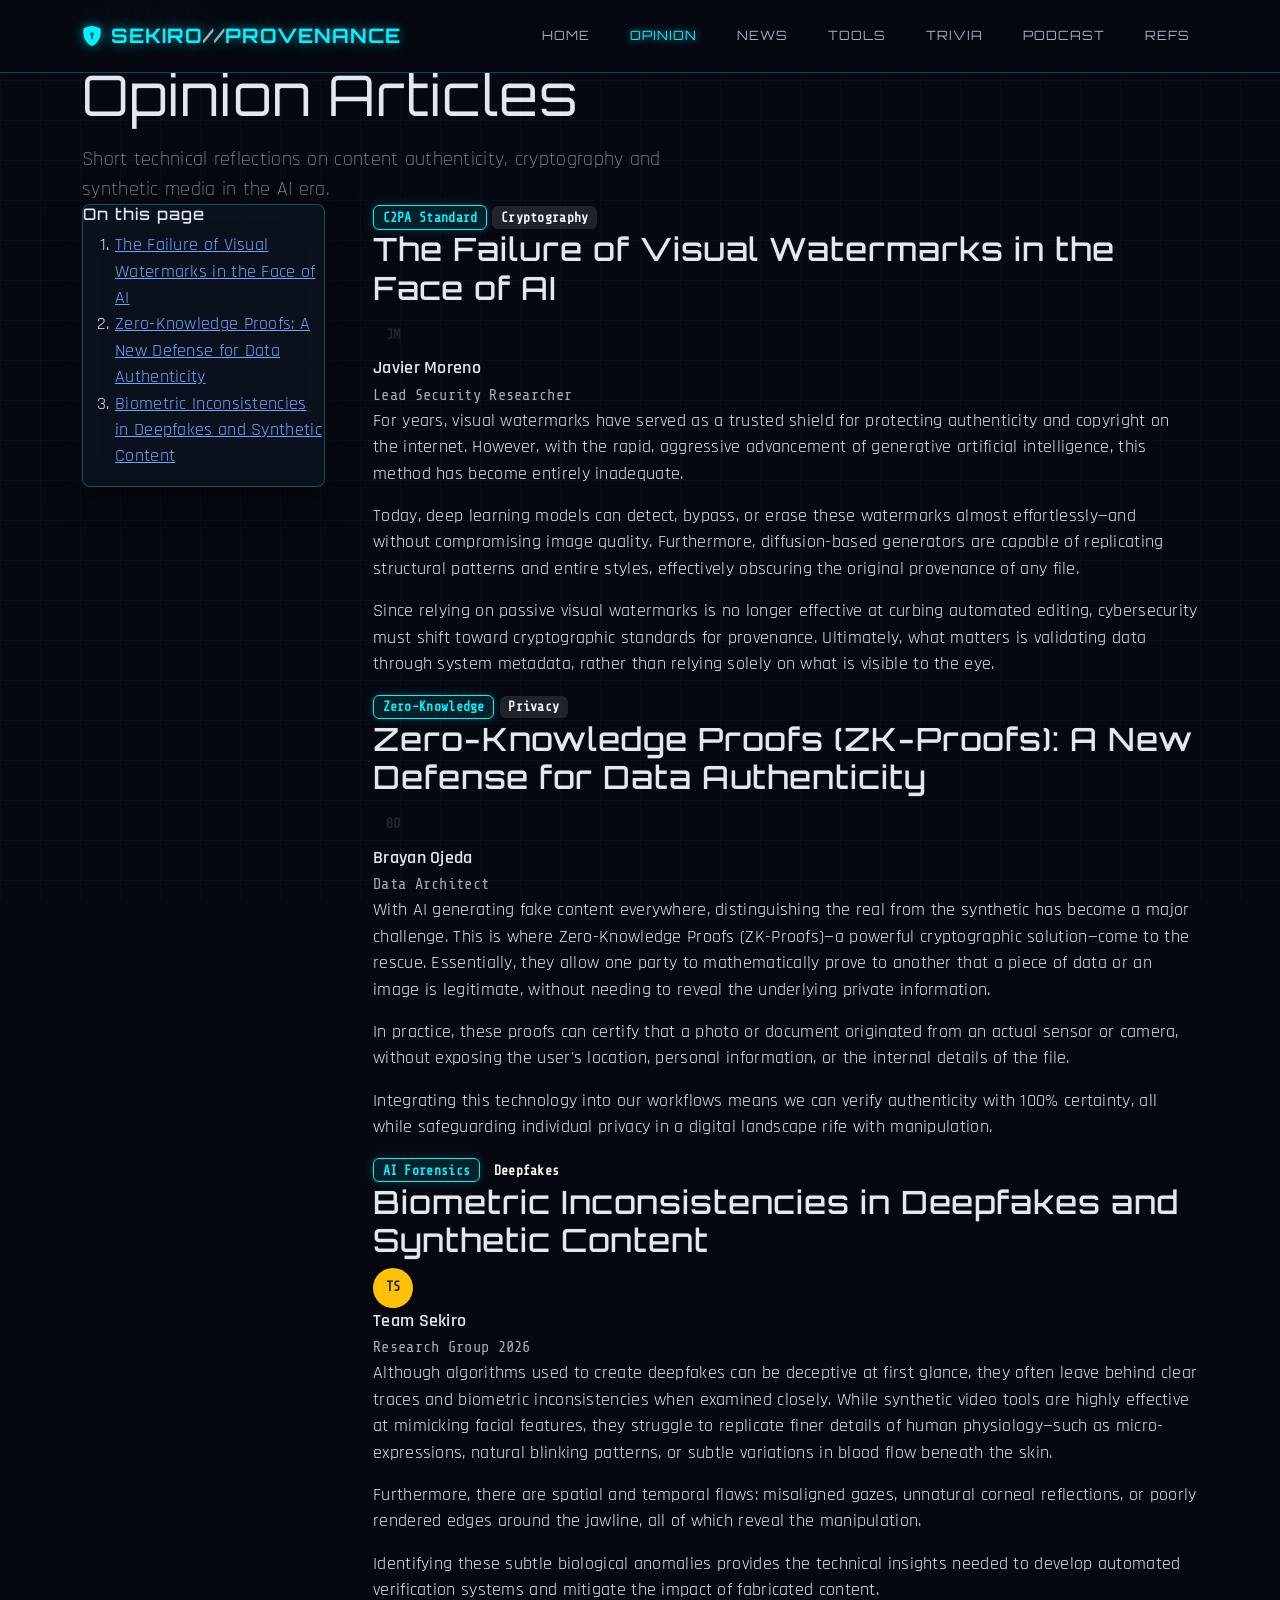
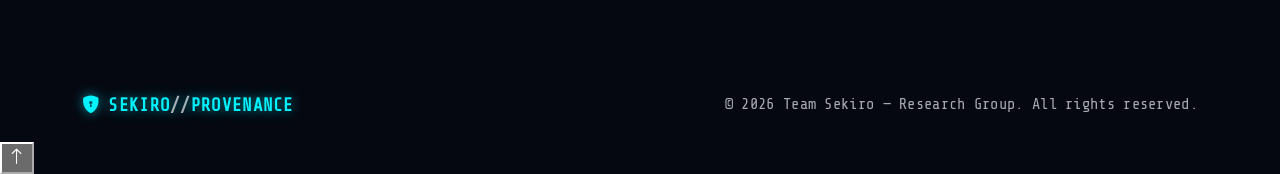
==== articles.html @ 79344863 "Add files via upload" ====
<!DOCTYPE html>
<html lang="en" data-bs-theme="dark">
<head>
    <meta charset="UTF-8">
    <meta name="viewport" content="width=device-width, initial-scale=1.0">
    <title>Opinion Articles | Team Sekiro</title>
    <link href="https://cdn.jsdelivr.net/npm/bootstrap@5.3.2/dist/css/bootstrap.min.css" rel="stylesheet">
    <link rel="stylesheet" href="https://cdn.jsdelivr.net/npm/bootstrap-icons@1.11.1/font/bootstrap-icons.css">
    <link rel="stylesheet" href="css/custom.css">
</head>
<body>

    <!-- NAVBAR -->
    <nav class="navbar navbar-expand-lg fixed-top glass-nav py-3">
        <div class="container">
            <a class="navbar-brand fw-bold text-neon-cyan fs-5" href="index.html">
                <i class="bi bi-shield-lock-fill me-2"></i>SEKIRO<span class="text-muted">//</span>PROVENANCE
            </a>
            <button class="navbar-toggler border-0" type="button" data-bs-toggle="collapse" data-bs-target="#navbarNav">
                <span class="navbar-toggler-icon"></span>
            </button>
            <div class="collapse navbar-collapse justify-content-end" id="navbarNav">
                <ul class="navbar-nav align-items-lg-center gap-lg-4">
                    <li class="nav-item"><a class="nav-link" href="index.html#home">HOME</a></li>
                    <li class="nav-item"><a class="nav-link active" href="#article-1">OPINION</a></li>
                    <li class="nav-item"><a class="nav-link" href="index.html#news">NEWS</a></li>
                    <li class="nav-item"><a class="nav-link" href="index.html#ads">TOOLS</a></li>
                    <li class="nav-item"><a class="nav-link" href="index.html#trivia">TRIVIA</a></li>
                    <li class="nav-item"><a class="nav-link" href="index.html#podcast">PODCAST</a></li>
                    <li class="nav-item"><a class="nav-link" href="index.html#references">REFS</a></li>
                </ul>
            </div>
        </div>
    </nav>

    <!-- HERO DE ARTÍCULOS -->
    <header class="article-hero">
        <div class="container">
            <a href="index.html#opinion" class="back-link mb-4">
                <i class="bi bi-arrow-left"></i> Back to home
            </a>
            <span class="text-uppercase font-monospace d-block mb-2">Expert Essays</span>
            <h1 class="display-4 fw-black mb-3">Opinion Articles</h1>
            <p class="text-muted lead mb-0" style="max-width: 640px;">
                Short technical reflections on content authenticity, cryptography and synthetic media in the AI era.
            </p>
        </div>
    </header>

    <!-- CUERPO -->
    <main class="container pb-5">
        <div class="row g-5">

            <!-- Índice lateral (solo desktop) -->
            <aside class="col-lg-3 d-none d-lg-block">
                <div class="toc glass-card">
                    <h6>On this page</h6>
                    <ol>
                        <li><a href="#article-1">The Failure of Visual Watermarks in the Face of AI</a></li>
                        <li><a href="#article-2">Zero-Knowledge Proofs: A New Defense for Data Authenticity</a></li>
                        <li><a href="#article-3">Biometric Inconsistencies in Deepfakes and Synthetic Content</a></li>
                    </ol>
                </div>
            </aside>

            <!-- Artículos -->
            <div class="col-lg-9">

                <!-- ================= ARTICLE 1 ================= -->
                <article id="article-1" class="article">
                    <div class="article-meta">
                        <span class="badge badge-neon">C2PA Standard</span>
                        <span class="badge bg-secondary bg-opacity-25 text-light">Cryptography</span>
                    </div>
                    <h2 class="article-title">The Failure of Visual Watermarks in the Face of AI</h2>
                    <div class="article-byline">
                        <div class="bg-neon-cyan text-dark rounded-circle fw-bold d-flex align-items-center justify-content-center font-monospace"
                             style="width: 40px; height: 40px; font-size: 0.85rem;">JM</div>
                        <div>
                            <div class="fw-semibold">Javier Moreno</div>
                            <small class="text-muted">Lead Security Researcher</small>
                        </div>
                    </div>
                    <div class="article-body">
                        <p>For years, visual watermarks have served as a trusted shield for protecting authenticity and copyright on the internet. However, with the rapid, aggressive advancement of generative artificial intelligence, this method has become entirely inadequate.</p>
                        <p>Today, deep learning models can detect, bypass, or erase these watermarks almost effortlessly—and without compromising image quality. Furthermore, diffusion-based generators are capable of replicating structural patterns and entire styles, effectively obscuring the original provenance of any file.</p>
                        <p>Since relying on passive visual watermarks is no longer effective at curbing automated editing, cybersecurity must shift toward cryptographic standards for provenance. Ultimately, what matters is validating data through system metadata, rather than relying solely on what is visible to the eye.</p>
                    </div>
                </article>

                <!-- ================= ARTICLE 2 ================= -->
                <article id="article-2" class="article">
                    <div class="article-meta">
                        <span class="badge badge-neon">Zero-Knowledge</span>
                        <span class="badge bg-secondary bg-opacity-25 text-light">Privacy</span>
                    </div>
                    <h2 class="article-title">Zero-Knowledge Proofs (ZK-Proofs): A New Defense for Data Authenticity</h2>
                    <div class="article-byline">
                        <div class="bg-neon-green text-dark rounded-circle fw-bold d-flex align-items-center justify-content-center font-monospace"
                             style="width: 40px; height: 40px; font-size: 0.85rem;">BO</div>
                        <div>
                            <div class="fw-semibold">Brayan Ojeda</div>
                            <small class="text-muted">Data Architect</small>
                        </div>
                    </div>
                    <div class="article-body">
                        <p>With AI generating fake content everywhere, distinguishing the real from the synthetic has become a major challenge. This is where Zero-Knowledge Proofs (ZK-Proofs)—a powerful cryptographic solution—come to the rescue. Essentially, they allow one party to mathematically prove to another that a piece of data or an image is legitimate, without needing to reveal the underlying private information.</p>
                        <p>In practice, these proofs can certify that a photo or document originated from an actual sensor or camera, without exposing the user's location, personal information, or the internal details of the file.</p>
                        <p>Integrating this technology into our workflows means we can verify authenticity with 100% certainty, all while safeguarding individual privacy in a digital landscape rife with manipulation.</p>
                    </div>
                </article>

                <!-- ================= ARTICLE 3 ================= -->
                <article id="article-3" class="article">
                    <div class="article-meta">
                        <span class="badge badge-neon">AI Forensics</span>
                        <span class="badge badge-soft-danger">Deepfakes</span>
                    </div>
                    <h2 class="article-title">Biometric Inconsistencies in Deepfakes and Synthetic Content</h2>
                    <div class="article-byline">
                        <div class="bg-warning text-dark rounded-circle fw-bold d-flex align-items-center justify-content-center font-monospace"
                             style="width: 40px; height: 40px; font-size: 0.85rem;">TS</div>
                        <div>
                            <div class="fw-semibold">Team Sekiro</div>
                            <small class="text-muted">Research Group 2026</small>
                        </div>
                    </div>
                    <div class="article-body">
                        <p>Although algorithms used to create deepfakes can be deceptive at first glance, they often leave behind clear traces and biometric inconsistencies when examined closely. While synthetic video tools are highly effective at mimicking facial features, they struggle to replicate finer details of human physiology—such as micro-expressions, natural blinking patterns, or subtle variations in blood flow beneath the skin.</p>
                        <p>Furthermore, there are spatial and temporal flaws: misaligned gazes, unnatural corneal reflections, or poorly rendered edges around the jawline, all of which reveal the manipulation.</p>
                        <p>Identifying these subtle biological anomalies provides the technical insights needed to develop automated verification systems and mitigate the impact of fabricated content.</p>
                    </div>
                </article>

            </div>
        </div>
    </main>

    <!-- FOOTER -->
    <footer class="site-footer py-4">
        <div class="container">
            <div class="d-flex flex-column flex-md-row justify-content-between align-items-center gap-3">
                <span class="text-neon-cyan fw-bold font-monospace">
                    <i class="bi bi-shield-lock-fill me-2"></i>SEKIRO<span class="text-muted">//</span>PROVENANCE
                </span>
                <small class="text-muted font-monospace">© 2026 Team Sekiro — Research Group. All rights reserved.</small>
            </div>
        </div>
    </footer>

    <button id="backToTop" class="back-to-top" aria-label="Back to top">
        <i class="bi bi-arrow-up"></i>
    </button>

    <script src="https://cdn.jsdelivr.net/npm/bootstrap@5.3.2/dist/js/bootstrap.bundle.min.js"></script>
    <script src="js/main.js"></script>
</body>
</html>
---- css/custom.css ----
/* ==========================================================================
   TEAM SEKIRO — ADVANCED CYBER TECH / DARK MODE STYLES
   ========================================================================== */

/* Importación de fuentes futuristas desde Google Fonts */
@import url('https://fonts.googleapis.com/css2?family=Orbitron:wght@400;600;700;800;900&family=Rajdhani:wght@500;600;700&family=Share+Tech+Mono&display=swap');

:root {
    --neon-cyan: #00f3ff;
    --neon-green: #00ff66;
    --neon-red: #ff2a6d;
    --bg-dark: #050811;
    --card-bg: rgba(13, 19, 33, 0.75);
    --border-cyan: rgba(0, 243, 255, 0.3);
    --border-subtle: rgba(255, 255, 255, 0.08);
    --font-heading: 'Orbitron', sans-serif;
    --font-body: 'Rajdhani', sans-serif;
    --font-code: 'Share Tech Mono', monospace;
}

/* Reset y Fondo de Rejilla Tecnológica (Cyber Grid) */
body {
    background-color: var(--bg-dark) !important;
    background-image: 
        linear-gradient(to right, rgba(0, 243, 255, 0.03) 1px, transparent 1px),
        linear-gradient(to bottom, rgba(0, 243, 255, 0.03) 1px, transparent 1px);
    background-size: 40px 40px;
    background-attachment: fixed;
    color: #e2e8f0;
    font-family: var(--font-body);
    font-size: 1.1rem;
    letter-spacing: 0.3px;
    scroll-behavior: smooth;
    overflow-x: hidden;
}

/* Tipografías Personalizadas */
h1, h2, h3, h4, h5, h6, .navbar-brand {
    font-family: var(--font-heading);
    letter-spacing: 1px;
}

.font-monospace, small, .badge {
    font-family: var(--font-code) !important;
}

/* Utilidades Neón y Brillo (Glow Effects) */
.text-neon-cyan {
    color: var(--neon-cyan) !important;
    text-shadow: 0 0 12px rgba(0, 243, 255, 0.6);
}

.text-neon-green {
    color: var(--neon-green) !important;
    text-shadow: 0 0 10px rgba(0, 255, 102, 0.5);
}

.text-neon-red {
    color: var(--neon-red) !important;
}

.badge-neon {
    background: rgba(0, 243, 255, 0.1);
    border: 1px solid var(--neon-cyan);
    color: var(--neon-cyan);
    box-shadow: 0 0 10px rgba(0, 243, 255, 0.2);
}

/* Botones de Estilo Ciberpunk */
.btn-neon-cyan {
    background: transparent;
    border: 1px solid var(--neon-cyan);
    color: var(--neon-cyan);
    font-family: var(--font-heading);
    font-size: 0.85rem;
    letter-spacing: 1.5px;
    padding: 10px 24px;
    border-radius: 4px;
    transition: all 0.3s ease;
    box-shadow: inset 0 0 10px rgba(0, 243, 255, 0.1);
}

.btn-neon-cyan:hover {
    background: var(--neon-cyan);
    color: #000;
    box-shadow: 0 0 20px rgba(0, 243, 255, 0.8);
    transform: translateY(-2px);
}

.btn-neon-green {
    background: transparent;
    border: 1px solid var(--neon-green);
    color: var(--neon-green);
    font-family: var(--font-heading);
    font-size: 0.85rem;
    letter-spacing: 1.5px;
    padding: 10px 24px;
    border-radius: 4px;
    transition: all 0.3s ease;
}

.btn-neon-green:hover {
    background: var(--neon-green);
    color: #000;
    box-shadow: 0 0 20px rgba(0, 255, 102, 0.8);
    transform: translateY(-2px);
}

/* Navbar de Cristal (Glassmorphism) */
.glass-nav {
    background: rgba(5, 8, 17, 0.9);
    backdrop-filter: blur(12px);
    border-bottom: 1px solid var(--border-cyan) !important;
}

.navbar-nav .nav-link {
    font-family: var(--font-heading);
    font-size: 0.8rem;
    letter-spacing: 1px;
    color: #a0aec0;
    transition: color 0.3s ease;
}

.navbar-nav .nav-link:hover,
.navbar-nav .nav-link.active {
    color: var(--neon-cyan) !important;
    text-shadow: 0 0 8px rgba(0, 243, 255, 0.8);
}

/* Tarjetas de Cristal y Paneles (Glass Cards) */
.glass-card {
    background: var(--card-bg);
    backdrop-filter: blur(16px);
    border: 1px solid var(--border-cyan);
    border-radius: 8px;
    box-shadow: 0 8px 32px 0 rgba(0, 0, 0, 0.5);
    transition: all 0.3s ease;
}

.glass-card:hover {
    border-color: var(--neon-cyan);
    box-shadow: 0 0 25px rgba(0, 243, 255, 0.25);
    transform: translateY(-4px);
}

/* Widget de Status de Sistema en el Hero (Imagen 2) */
.system-status-box {
    background: rgba(10, 15, 28, 0.85);
    border: 1px solid var(--border-cyan);
    border-radius: 6px;
    padding: 16px;
}

.status-terminal {
    background: rgba(0, 0, 0, 0.5);
    border: 1px solid rgba(0, 255, 102, 0.2);
    border-radius: 4px;
    padding: 12px;
    font-family: var(--font-code);
}

.metric-card {
    background: rgba(0, 0, 0, 0.4);
    border: 1px solid var(--border-subtle);
    border-radius: 6px;
    padding: 15px;
    text-align: center;
}

/* Custom Scrollbar */
::-webkit-scrollbar {
    width: 8px;
}
::-webkit-scrollbar-track {
    background: var(--bg-dark);
}
::-webkit-scrollbar-thumb {
    background: rgba(0, 243, 255, 0.3);
    border-radius: 4px;
}
::-webkit-scrollbar-thumb:hover {
    background: var(--neon-cyan);
}
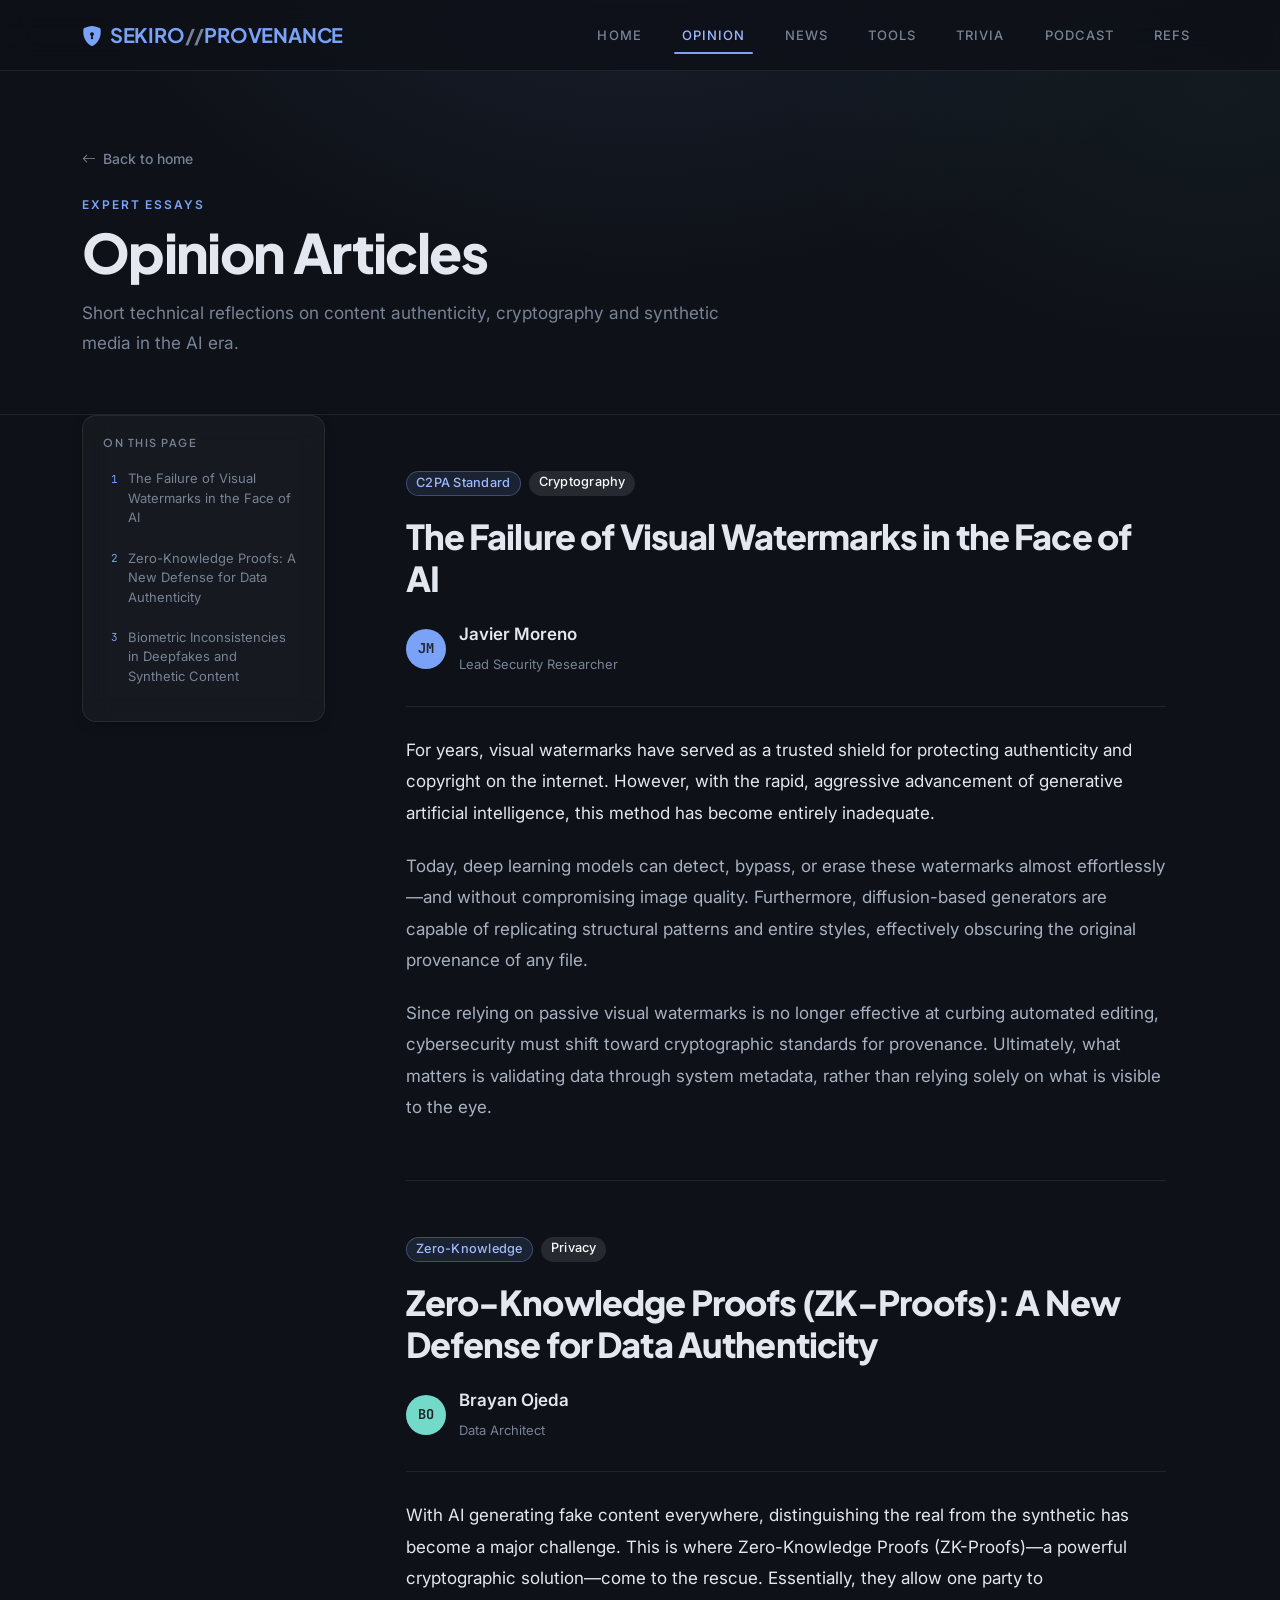
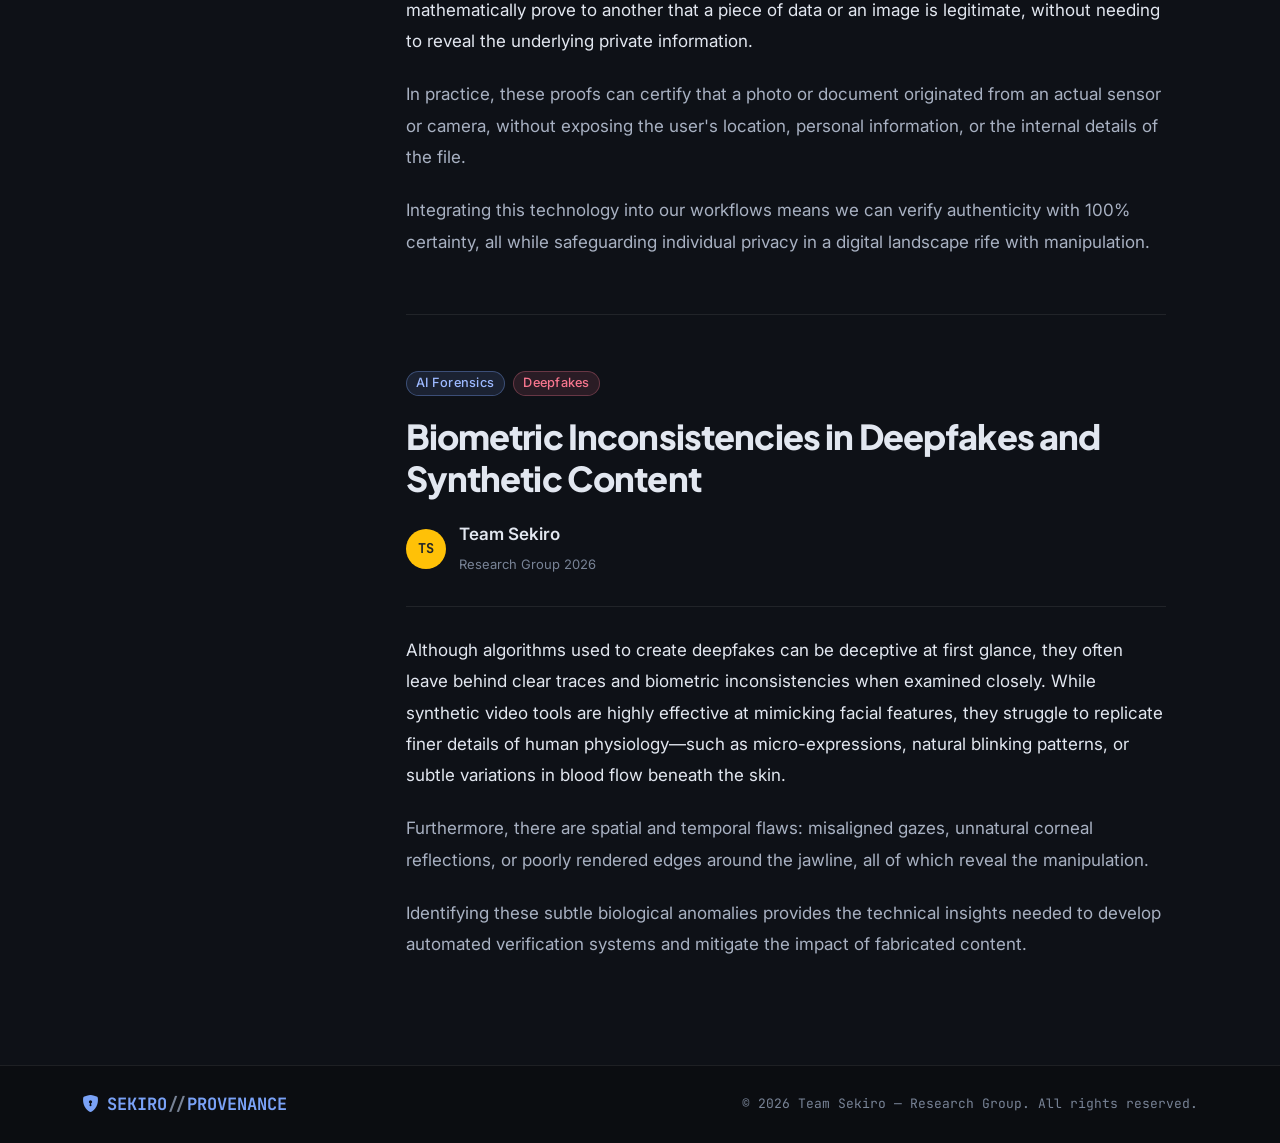
==== commit 019a77c8: "Fix HTML entities and improve formatting in articles.html Replaced HTML entities with actual charact" ====
--- a/articles.html
+++ b/articles.html
@@ -6,7 +6,7 @@
     <title>Opinion Articles | Team Sekiro</title>
     <link href="https://cdn.jsdelivr.net/npm/bootstrap@5.3.2/dist/css/bootstrap.min.css" rel="stylesheet">
     <link rel="stylesheet" href="https://cdn.jsdelivr.net/npm/bootstrap-icons@1.11.1/font/bootstrap-icons.css">
-    <link rel="stylesheet" href="css/custom.css">
+    <link rel="stylesheet" href="custom.css">
 </head>
 <body>
 
@@ -155,4 +155,4 @@
     <script src="https://cdn.jsdelivr.net/npm/bootstrap@5.3.2/dist/js/bootstrap.bundle.min.js"></script>
     <script src="js/main.js"></script>
 </body>
-</html>+</html>
--- a/custom.css
+++ b/custom.css
@@ -0,0 +1,752 @@
+/* ==========================================================================
+   TEAM SEKIRO — SOFT MODERN DARK UI (v2)
+   Paleta suave + tipografía legible
+   ========================================================================== */
+
+@import url('https://fonts.googleapis.com/css2?family=Plus+Jakarta+Sans:wght@400;500;600;700;800&family=Inter:wght@400;500;600&family=JetBrains+Mono:wght@400;500&display=swap');
+
+:root {
+    /* ---------- Superficies ---------- */
+    --bg:            #0e1117;
+    --bg-elev:       #131824;
+    --surface:       rgba(255, 255, 255, 0.035);
+    --surface-hover: rgba(255, 255, 255, 0.06);
+
+    /* ---------- Bordes ---------- */
+    --border:        rgba(255, 255, 255, 0.08);
+    --border-strong: rgba(255, 255, 255, 0.16);
+
+    /* ---------- Texto ---------- */
+    --text:       #e2e7f0;
+    --text-soft:  #a8b1c2;
+    --text-muted: #788396;
+
+    /* ---------- Acentos (baja saturación) ---------- */
+    --accent:      #7aa2f7;   /* azul suave  */
+    --accent-soft: #9db9ff;
+    --mint:        #73daca;   /* verde menta */
+    --amber:       #e0af68;   /* ámbar       */
+    --rose:        #f7768e;   /* rosa alerta */
+
+    --accent-tint: rgba(122, 162, 247, 0.12);
+    --mint-tint:   rgba(115, 218, 202, 0.12);
+    --amber-tint:  rgba(224, 175, 104, 0.12);
+    --rose-tint:   rgba(247, 118, 142, 0.12);
+
+    /* ---------- Formas ---------- */
+    --radius-sm: 8px;
+    --radius:    14px;
+    --radius-lg: 20px;
+
+    --shadow-sm: 0 4px 14px -6px rgba(0, 0, 0, 0.50);
+    --shadow:    0 14px 40px -18px rgba(0, 0, 0, 0.75);
+
+    /* ---------- Tipografía ---------- */
+    --font-heading: 'Plus Jakarta Sans', system-ui, -apple-system, sans-serif;
+    --font-body:    'Inter', system-ui, -apple-system, sans-serif;
+    --font-code:    'JetBrains Mono', ui-monospace, monospace;
+
+    --ease: cubic-bezier(.22, .61, .36, 1);
+}
+
+/* ------------------------------- BASE ---------------------------------- */
+*, *::before, *::after { box-sizing: border-box; }
+
+html { scroll-behavior: smooth; }
+
+body {
+    margin: 0;
+    min-height: 100vh;
+    background-color: var(--bg);
+    background-image:
+        radial-gradient(60rem 40rem at 50% -10%, rgba(122, 162, 247, 0.10), transparent 60%),
+        radial-gradient(45rem 30rem at 95% 10%,  rgba(115, 218, 202, 0.05), transparent 60%);
+    background-attachment: fixed;
+    background-repeat: no-repeat;
+    color: var(--text);
+    font-family: var(--font-body);
+    font-size: 1.0625rem;
+    line-height: 1.7;
+    letter-spacing: 0;
+    -webkit-font-smoothing: antialiased;
+    text-rendering: optimizeLegibility;
+    overflow-x: hidden;
+}
+
+::selection { background: var(--accent-tint); color: #fff; }
+
+/* Offset para navbar fija */
+section, header { scroll-margin-top: 92px; }
+
+/* ---------------------------- TIPOGRAFÍA ------------------------------- */
+h1, h2, h3, h4, h5, h6, .navbar-brand {
+    font-family: var(--font-heading);
+    font-weight: 700;
+    letter-spacing: -0.02em;
+    line-height: 1.2;
+    color: var(--text);
+}
+
+h4, h5, h6 { letter-spacing: -0.01em; }
+
+.display-4 {
+    font-size: clamp(2.1rem, 5vw, 3.4rem);
+    font-weight: 800;
+    letter-spacing: -0.03em;
+    line-height: 1.08;
+}
+
+.fw-black    { font-weight: 800 !important; }
+.tracking-wide { letter-spacing: 0.01em !important; }
+
+p { color: var(--text-soft); }
+.lead { font-weight: 400; font-size: 1.075rem; line-height: 1.75; }
+
+small, .small { font-size: 0.8125rem; }
+
+.font-monospace { font-family: var(--font-code) !important; font-weight: 400; }
+
+/* Etiquetas "eyebrow" (las que llevan text-uppercase + monospace)
+   → las pasamos a tipografía de cuerpo para que no griten */
+.text-uppercase.font-monospace {
+    font-family: var(--font-body) !important;
+    font-weight: 600;
+    font-size: 0.75rem !important;
+    letter-spacing: 0.16em !important;
+    color: var(--accent) !important;
+    text-transform: uppercase;
+}
+
+/* --------------------------- UTILIDADES -------------------------------- */
+.text-neon-cyan  { color: var(--accent) !important; text-shadow: none; }
+.text-neon-green { color: var(--mint)   !important; text-shadow: none; }
+.text-neon-red   { color: var(--rose)   !important; }
+
+.bg-neon-cyan  { background-color: var(--accent) !important; }
+.bg-neon-green { background-color: var(--mint)   !important; }
+
+.text-muted { color: var(--text-muted) !important; }
+
+/* Encabezado de sección con línea degradada sutil */
+.section-heading {
+    position: relative;
+    display: inline-block;
+    padding-bottom: 0.75rem;
+}
+.section-heading::after {
+    content: '';
+    position: absolute;
+    left: 50%;
+    bottom: 0;
+    transform: translateX(-50%);
+    width: 56px;
+    height: 2px;
+    border-radius: 2px;
+    background: linear-gradient(90deg, transparent, var(--accent), transparent);
+    opacity: 0.7;
+}
+
+/* ---------------------------- BADGES ----------------------------------- */
+.badge {
+    font-family: var(--font-body) !important;
+    font-weight: 500;
+    letter-spacing: 0.02em;
+    padding: 0.4em 0.75em;
+    border-radius: 999px;
+}
+
+.badge-neon {
+    background: var(--accent-tint);
+    border: 1px solid rgba(122, 162, 247, 0.35);
+    color: var(--accent-soft);
+    box-shadow: none;
+}
+
+/* Badge de alerta suave (reemplaza bg-danger) */
+.badge-soft-danger {
+    background: var(--rose-tint) !important;
+    color: var(--rose) !important;
+    border: 1px solid rgba(247, 118, 142, 0.3);
+}
+
+.badge-soft-warning {
+    background: var(--amber-tint) !important;
+    color: var(--amber) !important;
+    border: 1px solid rgba(224, 175, 104, 0.3);
+}
+
+/* ---------------------------- BOTONES ---------------------------------- */
+.btn-neon-cyan,
+.btn-neon-green {
+    font-family: var(--font-heading);
+    font-size: 0.875rem;
+    font-weight: 600;
+    letter-spacing: 0.03em;
+    padding: 0.72rem 1.6rem;
+    border-radius: 10px;
+    border: 1px solid transparent;
+    transition: background-color .25s var(--ease),
+                border-color .25s var(--ease),
+                color .25s var(--ease),
+                transform .25s var(--ease),
+                box-shadow .25s var(--ease);
+}
+
+.btn-neon-cyan {
+    background: var(--accent-tint);
+    border-color: rgba(122, 162, 247, 0.4);
+    color: var(--accent-soft);
+}
+.btn-neon-cyan:hover,
+.btn-neon-cyan:focus-visible {
+    background: var(--accent);
+    border-color: var(--accent);
+    color: #0b0f16;
+    transform: translateY(-2px);
+    box-shadow: 0 10px 24px -12px rgba(122, 162, 247, 0.9);
+}
+
+.btn-neon-green {
+    background: var(--mint-tint);
+    border-color: rgba(115, 218, 202, 0.4);
+    color: var(--mint);
+}
+.btn-neon-green:hover,
+.btn-neon-green:focus-visible {
+    background: var(--mint);
+    border-color: var(--mint);
+    color: #0b0f16;
+    transform: translateY(-2px);
+    box-shadow: 0 10px 24px -12px rgba(115, 218, 202, 0.9);
+}
+
+/* ---------------------------- NAVBAR ----------------------------------- */
+.glass-nav {
+    background: rgba(14, 17, 23, 0.82);
+    backdrop-filter: blur(16px) saturate(140%);
+    -webkit-backdrop-filter: blur(16px) saturate(140%);
+    border-bottom: 1px solid var(--border) !important;
+}
+
+.navbar-brand {
+    font-family: var(--font-heading);
+    font-weight: 700;
+    letter-spacing: -0.01em;
+    transition: color .25s var(--ease);
+}
+.navbar-brand:hover { color: var(--accent-soft) !important; }
+
+.navbar-nav .nav-link {
+    position: relative;
+    font-family: var(--font-body);
+    font-size: 0.8125rem;
+    font-weight: 500;
+    letter-spacing: 0.08em;
+    color: var(--text-muted) !important;
+    padding: 0.5rem 0;
+    transition: color .25s var(--ease);
+}
+
+.navbar-nav .nav-link::after {
+    content: '';
+    position: absolute;
+    left: 0; bottom: 0;
+    width: 0; height: 2px;
+    border-radius: 2px;
+    background: var(--accent);
+    transition: width .3s var(--ease);
+}
+
+.navbar-nav .nav-link:hover,
+.navbar-nav .nav-link.active {
+    color: var(--text) !important;
+}
+.navbar-nav .nav-link:hover::after,
+.navbar-nav .nav-link.active::after { width: 100%; }
+
+.navbar-nav .nav-link.active { color: var(--accent-soft) !important; }
+
+.navbar-toggler { color: var(--text-soft); }
+.navbar-toggler:focus { box-shadow: none; }
+
+/* ------------------------- TARJETAS (GLASS) ---------------------------- */
+.glass-card {
+    position: relative;
+    overflow: hidden;
+    background: var(--surface);
+    backdrop-filter: blur(14px);
+    -webkit-backdrop-filter: blur(14px);
+    border: 1px solid var(--border);
+    border-radius: var(--radius);
+    box-shadow: var(--shadow-sm);
+    transition: border-color .3s var(--ease),
+                background-color .3s var(--ease),
+                transform .3s var(--ease),
+                box-shadow .3s var(--ease);
+}
+
+.glass-card:hover {
+    border-color: var(--border-strong);
+    background: var(--surface-hover);
+    transform: translateY(-3px);
+    box-shadow: var(--shadow);
+}
+
+/* ------------------- STATUS / TERMINAL / METRICS ----------------------- */
+.system-status-box {
+    background: rgba(255, 255, 255, 0.03);
+    border: 1px solid var(--border);
+    border-radius: var(--radius);
+    padding: 1.15rem;
+}
+
+.status-terminal {
+    background: rgba(0, 0, 0, 0.35);
+    border: 1px solid var(--border);
+    border-left: 2px solid var(--mint);
+    border-radius: var(--radius-sm);
+    padding: 0.85rem 1rem;
+    font-family: var(--font-code);
+    font-size: 0.85rem;
+    overflow: hidden;
+}
+
+.metric-card {
+    background: rgba(255, 255, 255, 0.03);
+    border: 1px solid var(--border);
+    border-radius: var(--radius-sm);
+    padding: 1rem;
+    text-align: center;
+    transition: border-color .25s var(--ease), background-color .25s var(--ease);
+}
+.metric-card:hover {
+    border-color: var(--border-strong);
+    background: rgba(255, 255, 255, 0.05);
+}
+
+/* ------------------- MEDIA (Podcast video / audio) -------------------- */
+.media-frame {
+    position: relative;
+    width: 100%;
+    aspect-ratio: 16 / 9;
+    border-radius: var(--radius);
+    border: 1px solid var(--border);
+    background: rgba(0, 0, 0, 0.35);
+    box-shadow: var(--shadow-sm);
+    overflow: hidden;
+    display: flex;
+    align-items: center;
+    justify-content: center;
+}
+
+.media-frame video,
+.media-frame iframe {
+    width: 100%;
+    height: 100%;
+    border: 0;
+    display: block;
+    object-fit: contain;      
+    background: #000;         
+}
+
+.media-placeholder {
+    display: flex;
+    flex-direction: column;
+    align-items: center;
+    gap: 0.4rem;
+    padding: 1.5rem;
+    text-align: center;
+    color: var(--text-muted);
+    font-family: var(--font-body);
+    font-size: 0.8125rem;
+    letter-spacing: 0.02em;
+}
+.media-placeholder i { font-size: 2.5rem; color: var(--accent); opacity: 0.7; }
+.media-placeholder small { color: var(--text-muted); }
+
+/* Reproductor de audio nativo */
+.media-frame audio,
+.audio-box audio {
+    width: 100%;
+    border-radius: var(--radius-sm);
+    filter: invert(0.9) hue-rotate(180deg) saturate(0.85);
+}
+
+.audio-placeholder {
+    display: flex;
+    align-items: center;
+    gap: 0.85rem;
+    padding: 1rem 1.15rem;
+    border: 1px dashed var(--border-strong);
+    border-radius: var(--radius);
+    background: var(--surface);
+    color: var(--text-soft);
+    font-family: var(--font-body);
+    font-size: 0.85rem;
+}
+.audio-placeholder i { font-size: 1.5rem; color: var(--mint); }
+
+/* -------------------------- REFERENCIAS ------------------------------- */
+.reference-item {
+    color: inherit;
+    transition: border-color .25s var(--ease),
+                background-color .25s var(--ease),
+                transform .25s var(--ease);
+}
+.reference-item:hover {
+    border-color: var(--border-strong);
+    background: var(--surface-hover);
+    transform: translateY(-2px);
+}
+.reference-item h6 { color: var(--text); font-weight: 600; }
+
+/* ---------------------------- FOOTER ---------------------------------- */
+.site-footer {
+    background: rgba(0, 0, 0, 0.25);
+    border-top: 1px solid var(--border);
+}
+
+/* ------------------------ BACK TO TOP --------------------------------- */
+.back-to-top {
+    position: fixed;
+    right: 22px;
+    bottom: 22px;
+    width: 46px;
+    height: 46px;
+    display: flex;
+    align-items: center;
+    justify-content: center;
+    border-radius: 12px;
+    background: var(--bg-elev);
+    border: 1px solid var(--border);
+    color: var(--text-soft);
+    font-size: 1.15rem;
+    cursor: pointer;
+    opacity: 0;
+    visibility: hidden;
+    transform: translateY(12px);
+    transition: all .3s var(--ease);
+    z-index: 1030;
+    box-shadow: var(--shadow-sm);
+}
+.back-to-top.show { opacity: 1; visibility: visible; transform: translateY(0); }
+.back-to-top:hover {
+    background: var(--accent);
+    border-color: var(--accent);
+    color: #0b0f16;
+}
+
+/* ------------------------ ANIM. REVEAL -------------------------------- */
+.reveal {
+    opacity: 0;
+    transform: translateY(18px);
+    transition: opacity .7s var(--ease), transform .7s var(--ease);
+    will-change: opacity, transform;
+}
+.reveal.is-visible { opacity: 1; transform: translateY(0); }
+
+/* ------------------------ SCROLLBAR ---------------------------------- */
+::-webkit-scrollbar { width: 9px; }
+::-webkit-scrollbar-track { background: var(--bg); }
+::-webkit-scrollbar-thumb {
+    background: rgba(255, 255, 255, 0.14);
+    border-radius: 6px;
+}
+::-webkit-scrollbar-thumb:hover { background: rgba(255, 255, 255, 0.24); }
+
+/* ------------------------ FOCUS VISIBLE ------------------------------ */
+a:focus-visible,
+button:focus-visible,
+.btn:focus-visible {
+    outline: 2px solid var(--accent);
+    outline-offset: 3px;
+}
+
+/* ---------------------- RESPONSIVE ----------------------------------- */
+@media (max-width: 991.98px) {
+    body { font-size: 1rem; }
+    .navbar-nav { padding-top: 0.75rem; gap: 0.15rem; }
+    .navbar-nav .nav-link { padding: 0.6rem 0; }
+    .navbar-nav .nav-link::after { display: none; }
+    .navbar-nav .nav-link.active { color: var(--accent-soft) !important; }
+    section, header { scroll-margin-top: 80px; }
+}
+
+@media (max-width: 575.98px) {
+    .display-4 { font-size: clamp(1.85rem, 8vw, 2.35rem); }
+    .glass-card { border-radius: 12px; }
+    .media-frame { aspect-ratio: 4 / 3; }
+    .back-to-top { right: 14px; bottom: 14px; width: 42px; height: 42px; }
+    .btn-neon-cyan, .btn-neon-green { width: 100%; text-align: center; }
+}
+
+/* ------------------ ACCESIBILIDAD (reduce motion) -------------------- */
+@media (prefers-reduced-motion: reduce) {
+    *, *::before, *::after {
+        animation: none !important;
+        transition: none !important;
+        scroll-behavior: auto !important;
+    }
+    .reveal { opacity: 1 !important; transform: none !important; }
+}
+
+/* ==========================================================================
+   v2.1 — AÑADIDOS: artículos largos, banners, timeline, news
+   ========================================================================== */
+
+/* ---------- Excerpt de noticias (texto legible) ---------- */
+.news-excerpt {
+    font-size: 0.95rem;
+    line-height: 1.75;
+    color: var(--text-soft);
+}
+
+/* ---------- Números de trivia (evita desbordes con 99.9999%) ---------- */
+.metric-number {
+    font-family: var(--font-heading);
+    font-weight: 800;
+    font-size: clamp(1.9rem, 4vw, 2.75rem);
+    letter-spacing: -0.03em;
+    line-height: 1.1;
+    margin-bottom: 0.5rem;
+}
+
+/* ---------- Banners publicitarios ---------- */
+.banner-card { position: relative; }
+
+.banner-tag {
+    position: absolute;
+    top: 0;
+    right: 0;
+    background: var(--accent-tint);
+    color: var(--accent-soft);
+    border-left: 1px solid rgba(122, 162, 247, 0.3);
+    border-bottom: 1px solid rgba(122, 162, 247, 0.3);
+    border-bottom-left-radius: 10px;
+    padding: 0.3rem 0.85rem;
+    font-family: var(--font-body);
+    font-size: 0.6875rem;
+    font-weight: 600;
+    letter-spacing: 0.14em;
+}
+
+.banner-headline {
+    font-family: var(--font-heading);
+    font-size: 1.15rem;
+    font-weight: 600;
+    color: var(--text);
+    line-height: 1.4;
+    margin-bottom: 0.85rem;
+}
+
+.banner-note {
+    display: flex;
+    gap: 0.5rem;
+    align-items: flex-start;
+    margin-top: 1.1rem;
+    padding: 0.7rem 0.9rem;
+    border: 1px dashed var(--border);
+    border-radius: var(--radius-sm);
+    background: rgba(255, 255, 255, 0.02);
+    font-size: 0.78125rem;
+    line-height: 1.6;
+    color: var(--text-muted);
+}
+.banner-note i { color: var(--amber); flex-shrink: 0; margin-top: 0.15rem; }
+
+/* ---------- Timeline del podcast ---------- */
+.podcast-timeline {
+    list-style: none;
+    padding: 0;
+    margin: 0;
+}
+
+.podcast-timeline li {
+    position: relative;
+    padding: 0 0 1.4rem 1.75rem;
+    border-left: 1px solid var(--border);
+}
+.podcast-timeline li:last-child { padding-bottom: 0; border-left-color: transparent; }
+
+.podcast-timeline li::before {
+    content: '';
+    position: absolute;
+    left: -5px;
+    top: 0.55rem;
+    width: 9px;
+    height: 9px;
+    border-radius: 50%;
+    background: var(--bg);
+    border: 2px solid var(--accent);
+}
+.podcast-timeline li:last-child::before { border-color: var(--mint); }
+
+.podcast-timeline .ts {
+    display: inline-block;
+    font-family: var(--font-code);
+    font-size: 0.75rem;
+    font-weight: 500;
+    color: var(--accent-soft);
+    background: var(--accent-tint);
+    border-radius: 6px;
+    padding: 0.1rem 0.55rem;
+    margin-bottom: 0.35rem;
+}
+
+.podcast-timeline h6 {
+    font-size: 0.95rem;
+    font-weight: 600;
+    margin-bottom: 0.2rem;
+    color: var(--text);
+}
+
+.podcast-timeline p {
+    font-size: 0.875rem;
+    line-height: 1.65;
+    color: var(--text-muted);
+    margin: 0;
+}
+
+/* ==========================================================================
+   PÁGINA DE ARTÍCULOS (articles.html)
+   ========================================================================== */
+
+.article-hero {
+    padding-top: 9rem;
+    padding-bottom: 3.5rem;
+    border-bottom: 1px solid var(--border);
+}
+
+/* Contenedor de lectura cómodo (~70 caracteres por línea) */
+.article {
+    max-width: 760px;
+    margin-inline: auto;
+    padding: 3.5rem 0;
+    border-bottom: 1px solid var(--border);
+}
+.article:last-of-type { border-bottom: 0; }
+
+.article-meta { display: flex; flex-wrap: wrap; gap: 0.5rem; margin-bottom: 1.25rem; }
+
+.article-title {
+    font-size: clamp(1.6rem, 3.4vw, 2.15rem);
+    font-weight: 800;
+    letter-spacing: -0.025em;
+    line-height: 1.22;
+    margin-bottom: 1.25rem;
+}
+
+.article-byline {
+    display: flex;
+    align-items: center;
+    gap: 0.85rem;
+    padding-bottom: 1.75rem;
+    margin-bottom: 1.75rem;
+    border-bottom: 1px solid var(--border);
+}
+
+.article-body p {
+    font-size: 1.0625rem;
+    line-height: 1.85;
+    color: var(--text-soft);
+    margin-bottom: 1.35rem;
+}
+.article-body p:last-child { margin-bottom: 0; }
+
+.article-body p:first-of-type { color: var(--text); }
+
+/* Volver arriba de la lista de artículos */
+.back-link {
+    display: inline-flex;
+    align-items: center;
+    gap: 0.45rem;
+    font-size: 0.875rem;
+    font-weight: 500;
+    color: var(--text-muted);
+    text-decoration: none;
+    transition: color .25s var(--ease);
+}
+.back-link:hover { color: var(--accent-soft); }
+
+/* Índice lateral sticky (solo desktop) */
+.toc {
+    position: sticky;
+    top: 110px;
+    padding: 1.25rem;
+}
+.toc h6 {
+    font-size: 0.6875rem;
+    font-weight: 600;
+    letter-spacing: 0.14em;
+    text-transform: uppercase;
+    color: var(--text-muted);
+    margin-bottom: 0.85rem;
+}
+.toc ol { list-style: none; padding: 0; margin: 0; counter-reset: toc; }
+.toc li { counter-increment: toc; margin-bottom: 0.5rem; }
+.toc a {
+    display: flex;
+    gap: 0.6rem;
+    font-size: 0.8125rem;
+    line-height: 1.5;
+    color: var(--text-muted);
+    text-decoration: none;
+    padding: 0.4rem 0.5rem;
+    border-radius: 8px;
+    transition: color .2s var(--ease), background-color .2s var(--ease);
+}
+.toc a::before {
+    content: counter(toc);
+    font-family: var(--font-code);
+    font-size: 0.6875rem;
+    color: var(--accent);
+    flex-shrink: 0;
+    padding-top: 0.1rem;
+}
+.toc a:hover { color: var(--text); background: var(--surface-hover); }
+
+/* Enlace de tarjeta (artículos del index) */
+.card-link { color: inherit; text-decoration: none; display: block; height: 100%; }
+.card-link:hover { color: inherit; }
+.card-link:hover .card-cta { color: var(--accent-soft); }
+.card-cta {
+    font-size: 0.8125rem;
+    font-weight: 600;
+    color: var(--accent);
+    transition: color .25s var(--ease);
+}
+
+/* Responsive artículos */
+@media (max-width: 991.98px) {
+    .article-hero { padding-top: 7.5rem; padding-bottom: 2.5rem; }
+    .article { padding: 2.75rem 0; }
+}
+@media (max-width: 575.98px) {
+    .article-body p { font-size: 1rem; line-height: 1.8; }
+}
+
+/* ==========================================================================
+   VIDEO DEL PODCAST — el frame se adapta al video real
+   ========================================================================== */
+.media-frame-video {
+    aspect-ratio: auto;          
+    padding: 0;
+    height: auto;
+}
+
+.media-frame-video video {
+    width: 100%;
+    height: auto;
+    max-height: 72vh;            
+    object-fit: contain;
+    display: block;
+    border-radius: var(--radius);
+    background: #000;
+}
+
+/* En móvil, límite más bajo para que no ocupe toda la pantalla */
+@media (max-width: 575.98px) {
+    .media-frame-video video {
+        max-height: 55vh;
+    }
+}
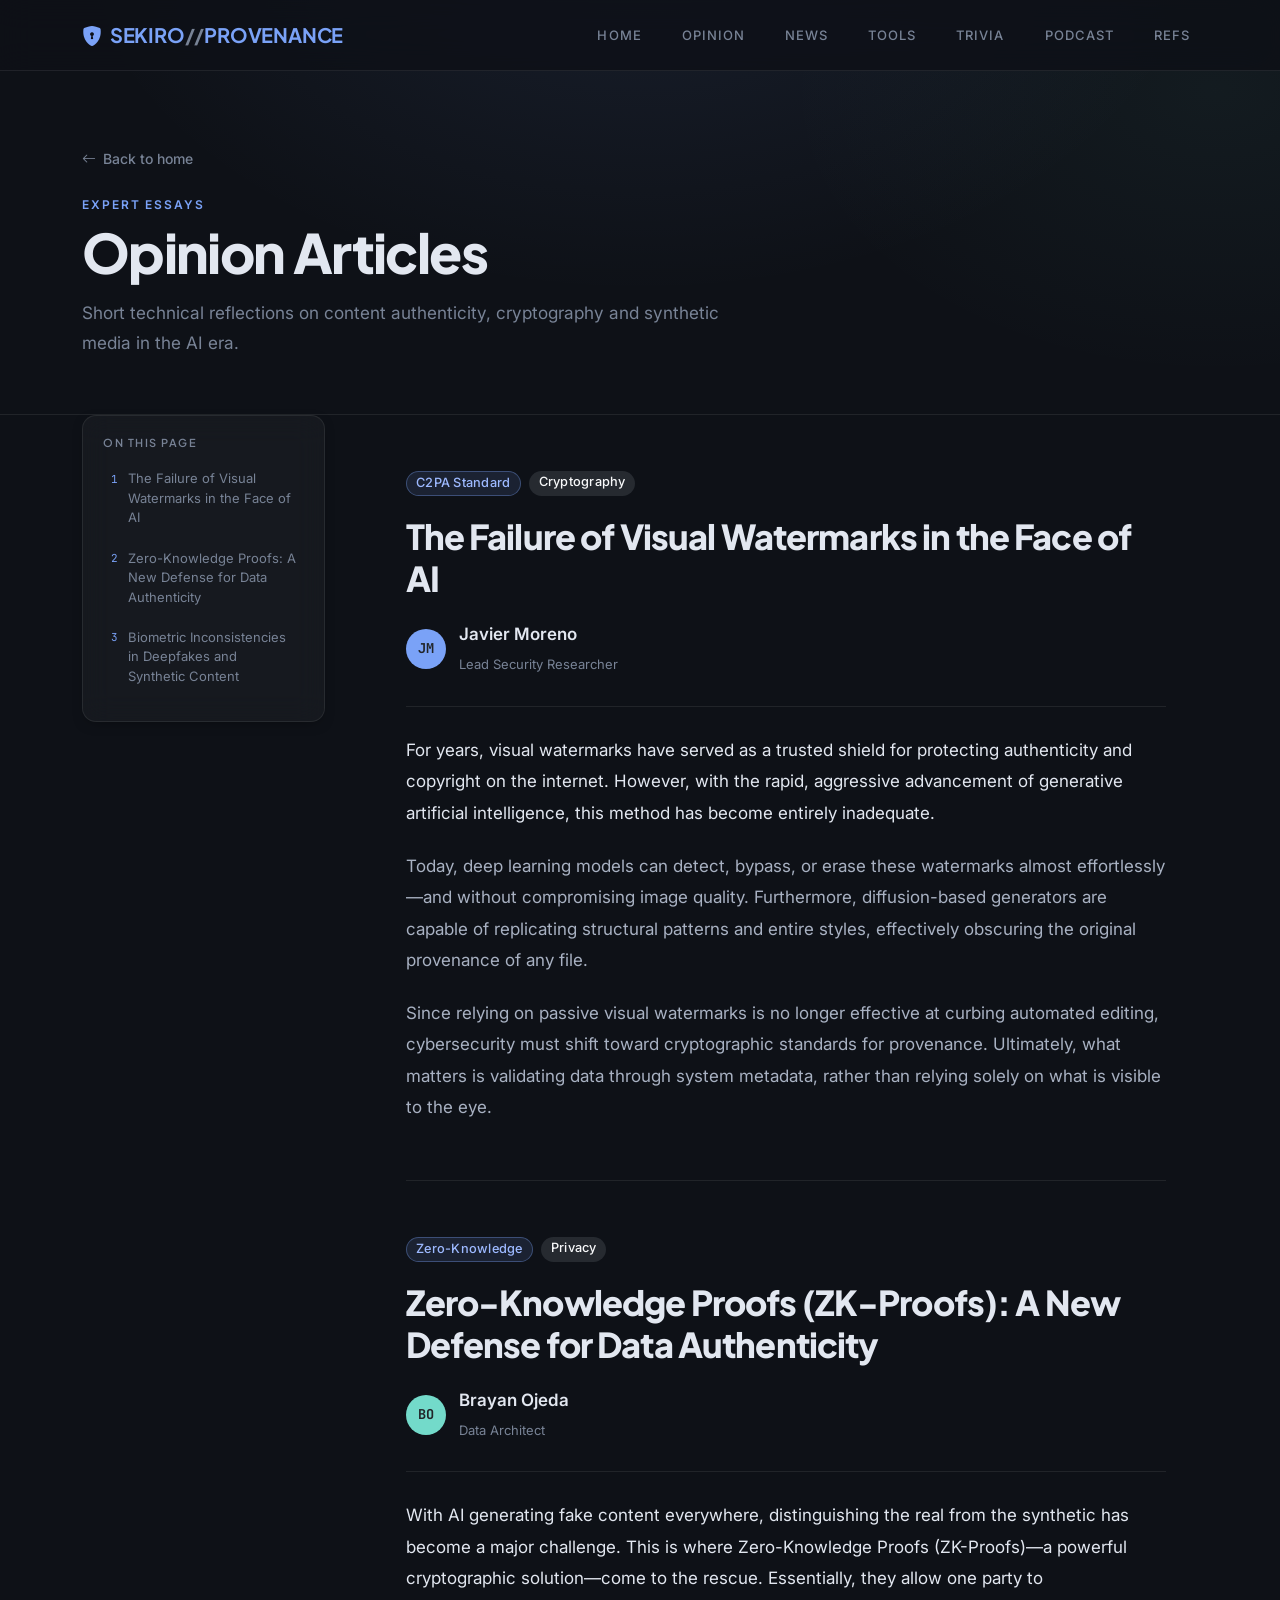
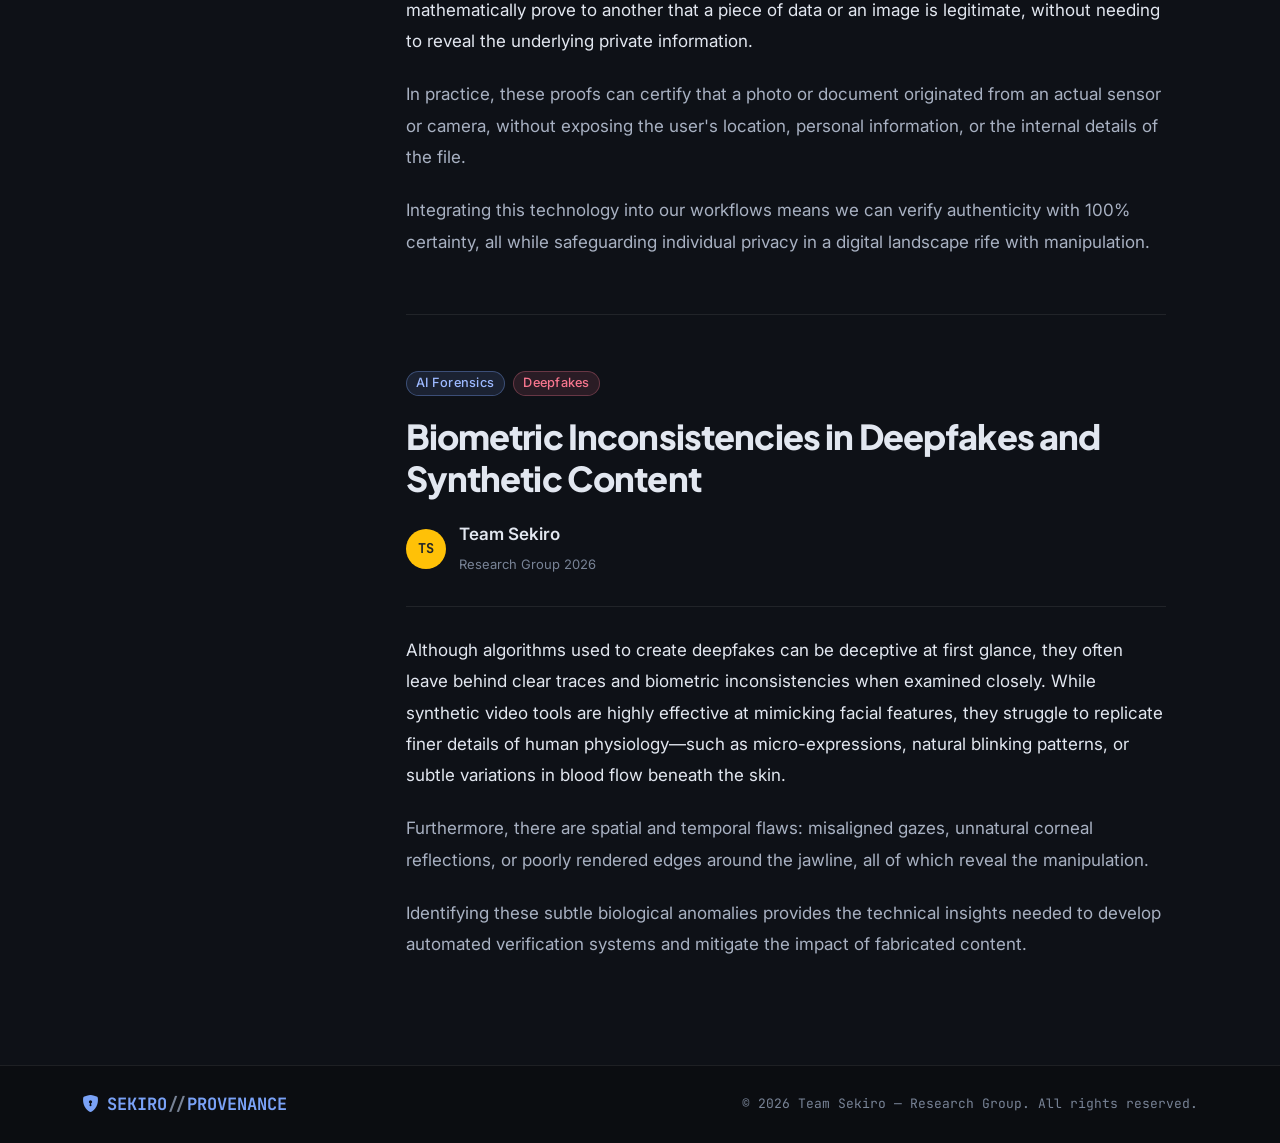
==== commit 0f55ca68: "Fix HTML encoding issues in articles.html" ====
--- a/articles.html
+++ b/articles.html
@@ -153,6 +153,6 @@
     </button>
 
     <script src="https://cdn.jsdelivr.net/npm/bootstrap@5.3.2/dist/js/bootstrap.bundle.min.js"></script>
-    <script src="js/main.js"></script>
+    <script src="main.js"></script>
 </body>
 </html>
